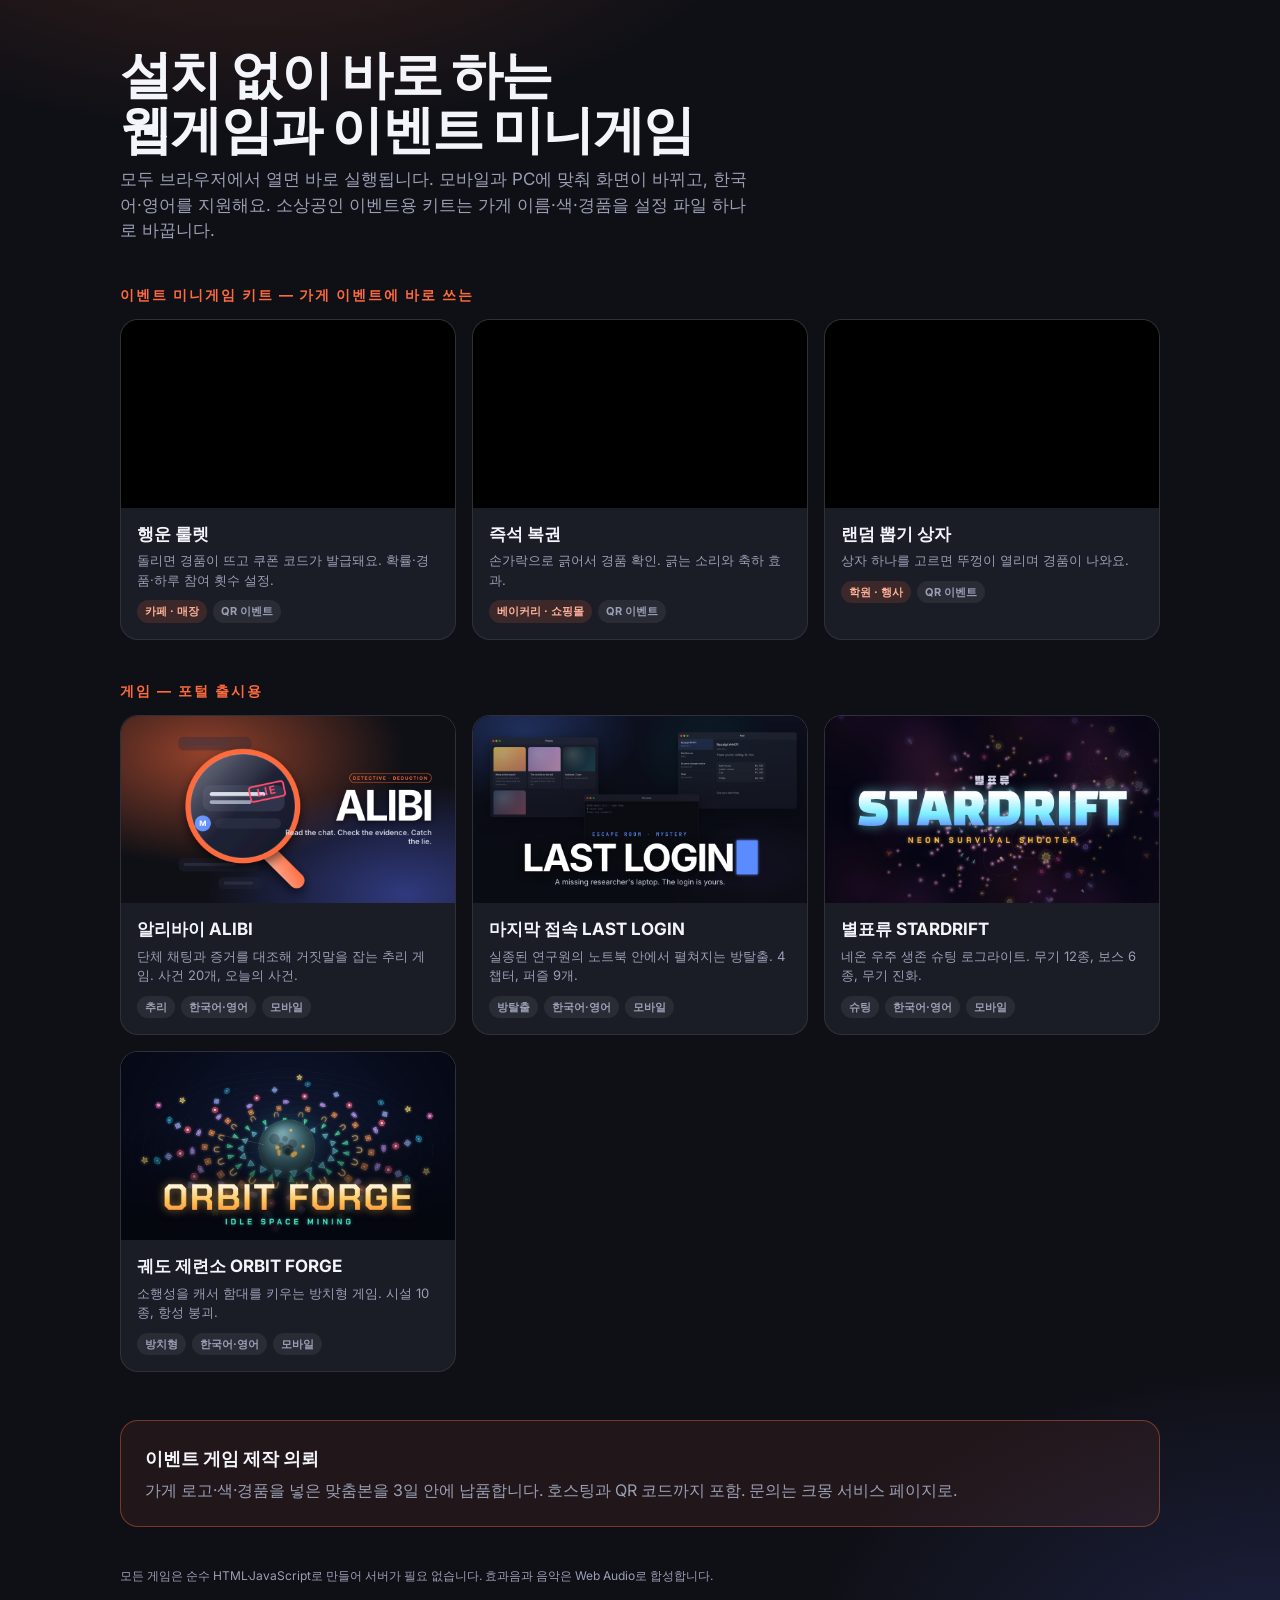
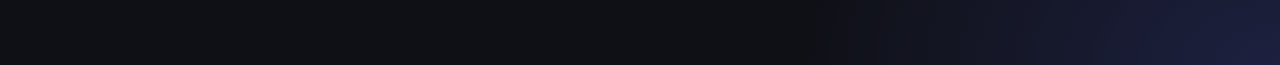
==== games/index.html @ a2589b54 "포트폴리오 허브 페이지, 이벤트 미니게임 키트 설명서와 판매 패키지 키트 게임 3종(룰렛·복권·뽑기 상자)은 작성 중이라 다음 커밋에 들어갑니다.  Co-Authored-By: C" ====
<!doctype html>
<html lang="ko">
<head>
<meta charset="utf-8">
<meta name="viewport" content="width=device-width,initial-scale=1">
<title>웹게임 · 이벤트 미니게임 포트폴리오</title>
<meta name="description" content="설치 없이 브라우저에서 바로 하는 게임 4종과 소상공인 이벤트용 미니게임 키트 3종. 모바일·PC 대응.">
<link rel="preconnect" href="https://fonts.googleapis.com">
<link rel="stylesheet" href="https://fonts.googleapis.com/css2?family=Inter:wght@500;700;800&display=swap">
<style>
:root{--bg:#0f1016;--card:#1a1c26;--ink:#f4f5fa;--dim:#9a9fb5;--line:rgba(255,255,255,.09);--accent:#ff6a3d;color-scheme:dark}
*{box-sizing:border-box}
body{margin:0;background:radial-gradient(900px 500px at 20% -10%,rgba(255,106,61,.22),transparent 60%),radial-gradient(800px 500px at 100% 100%,rgba(90,110,255,.18),transparent 60%),var(--bg);color:var(--ink);font-family:'Inter',system-ui,-apple-system,'Apple SD Gothic Neo','Malgun Gothic','Noto Sans KR',sans-serif;line-height:1.5}
main{max-width:1080px;margin:0 auto;padding:48px 20px 80px}
h1{font-size:clamp(32px,5vw,52px);letter-spacing:-.03em;line-height:1.05;margin:0 0 10px}
.lede{color:var(--dim);font-size:17px;max-width:640px;margin:0 0 40px}
h2{font-size:14px;letter-spacing:.14em;text-transform:uppercase;color:var(--accent);margin:40px 0 14px}
.grid{display:grid;grid-template-columns:repeat(auto-fill,minmax(300px,1fr));gap:16px}
.card{display:flex;flex-direction:column;background:var(--card);border:1px solid var(--line);border-radius:18px;overflow:hidden;text-decoration:none;color:inherit;transition:transform .12s,border-color .12s}
.card:hover{transform:translateY(-3px);border-color:rgba(255,255,255,.25)}
.card .img{aspect-ratio:16/9;background:#000 center/cover no-repeat}
.card .body{padding:14px 16px 16px}
.card b{display:block;font-size:17px}
.card p{margin:4px 0 10px;color:var(--dim);font-size:13px}
.tags{display:flex;gap:6px;flex-wrap:wrap}
.tag{font-size:11px;font-weight:700;padding:3px 8px;border-radius:999px;background:rgba(255,255,255,.07);color:var(--dim)}
.tag.hot{background:rgba(255,106,61,.15);color:#ffb199}
.cta{margin-top:48px;padding:24px;border-radius:18px;border:1px solid rgba(255,106,61,.4);background:rgba(255,106,61,.08)}
.cta b{font-size:18px}
.cta p{margin:6px 0 0;color:var(--dim)}
footer{margin-top:40px;color:var(--dim);font-size:12px}
</style>
</head>
<body>
<main>
  <h1>설치 없이 바로 하는<br>웹게임과 이벤트 미니게임</h1>
  <p class="lede">모두 브라우저에서 열면 바로 실행됩니다. 모바일과 PC에 맞춰 화면이 바뀌고, 한국어·영어를 지원해요. 소상공인 이벤트용 키트는 가게 이름·색·경품을 설정 파일 하나로 바꿉니다.</p>

  <h2>이벤트 미니게임 키트 — 가게 이벤트에 바로 쓰는</h2>
  <div class="grid">
    <a class="card" href="event-kit/roulette/index.html?preview=1"><div class="img" style="background-image:url(event-kit/roulette/preview.png)"></div><div class="body"><b>행운 룰렛</b><p>돌리면 경품이 뜨고 쿠폰 코드가 발급돼요. 확률·경품·하루 참여 횟수 설정.</p><div class="tags"><span class="tag hot">카페 · 매장</span><span class="tag">QR 이벤트</span></div></div></a>
    <a class="card" href="event-kit/scratch/index.html?preview=1"><div class="img" style="background-image:url(event-kit/scratch/preview.png)"></div><div class="body"><b>즉석 복권</b><p>손가락으로 긁어서 경품 확인. 긁는 소리와 축하 효과.</p><div class="tags"><span class="tag hot">베이커리 · 쇼핑몰</span><span class="tag">QR 이벤트</span></div></div></a>
    <a class="card" href="event-kit/giftbox/index.html?preview=1"><div class="img" style="background-image:url(event-kit/giftbox/preview.png)"></div><div class="body"><b>랜덤 뽑기 상자</b><p>상자 하나를 고르면 뚜껑이 열리며 경품이 나와요.</p><div class="tags"><span class="tag hot">학원 · 행사</span><span class="tag">QR 이벤트</span></div></div></a>
  </div>

  <h2>게임 — 포털 출시용</h2>
  <div class="grid">
    <a class="card" href="alibi/"><div class="img" style="background-image:url(alibi/store/cover-1920x1080.png)"></div><div class="body"><b>알리바이 ALIBI</b><p>단체 채팅과 증거를 대조해 거짓말을 잡는 추리 게임. 사건 20개, 오늘의 사건.</p><div class="tags"><span class="tag">추리</span><span class="tag">한국어·영어</span><span class="tag">모바일</span></div></div></a>
    <a class="card" href="last-login/"><div class="img" style="background-image:url(last-login/store/cover-1920x1080.png)"></div><div class="body"><b>마지막 접속 LAST LOGIN</b><p>실종된 연구원의 노트북 안에서 펼쳐지는 방탈출. 4챕터, 퍼즐 9개.</p><div class="tags"><span class="tag">방탈출</span><span class="tag">한국어·영어</span><span class="tag">모바일</span></div></div></a>
    <a class="card" href="../"><div class="img" style="background-image:url(../store/cover-1920x1080.png)"></div><div class="body"><b>별표류 STARDRIFT</b><p>네온 우주 생존 슈팅 로그라이트. 무기 12종, 보스 6종, 무기 진화.</p><div class="tags"><span class="tag">슈팅</span><span class="tag">한국어·영어</span><span class="tag">모바일</span></div></div></a>
    <a class="card" href="orbit-forge/"><div class="img" style="background-image:url(orbit-forge/store/cover-1920x1080.png)"></div><div class="body"><b>궤도 제련소 ORBIT FORGE</b><p>소행성을 캐서 함대를 키우는 방치형 게임. 시설 10종, 항성 붕괴.</p><div class="tags"><span class="tag">방치형</span><span class="tag">한국어·영어</span><span class="tag">모바일</span></div></div></a>
  </div>

  <div class="cta"><b>이벤트 게임 제작 의뢰</b><p>가게 로고·색·경품을 넣은 맞춤본을 3일 안에 납품합니다. 호스팅과 QR 코드까지 포함. 문의는 크몽 서비스 페이지로.</p></div>
  <footer>모든 게임은 순수 HTML·JavaScript로 만들어 서버가 필요 없습니다. 효과음과 음악은 Web Audio로 합성합니다.</footer>
</main>
</body>
</html>
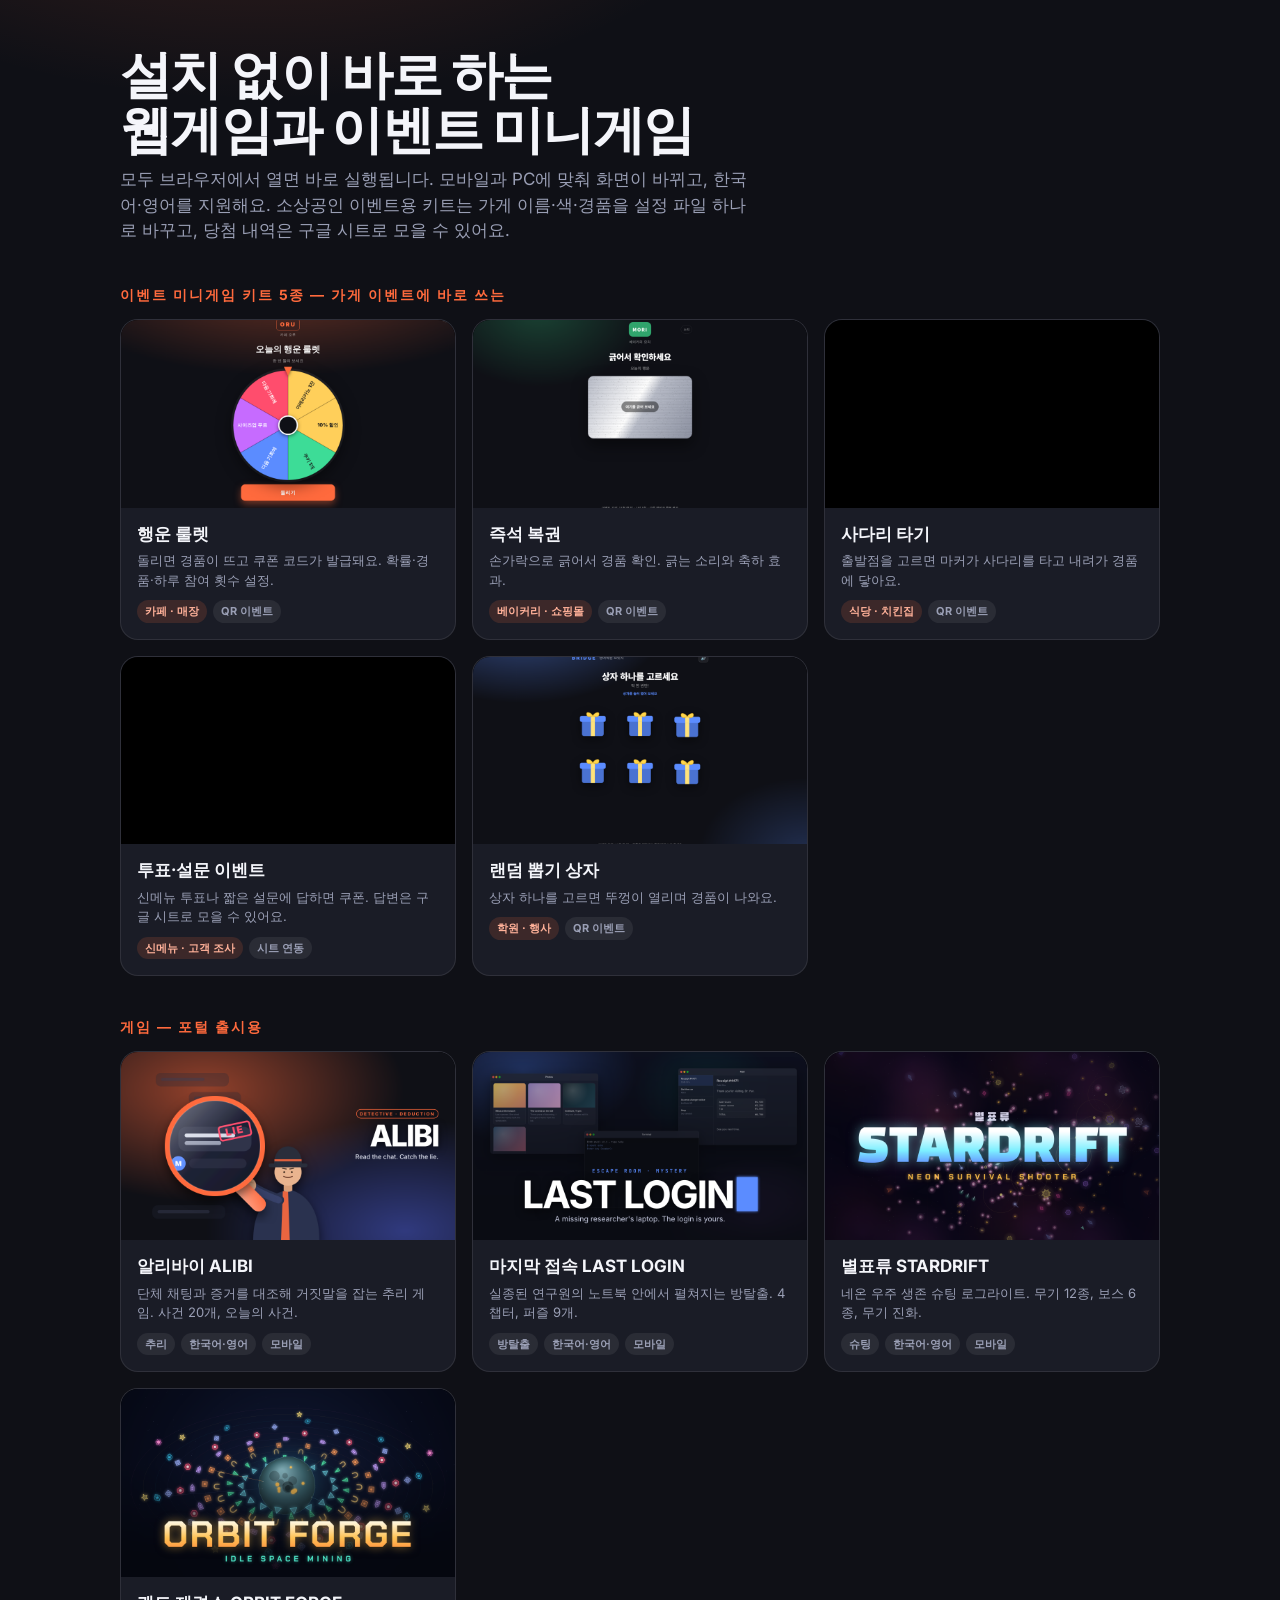
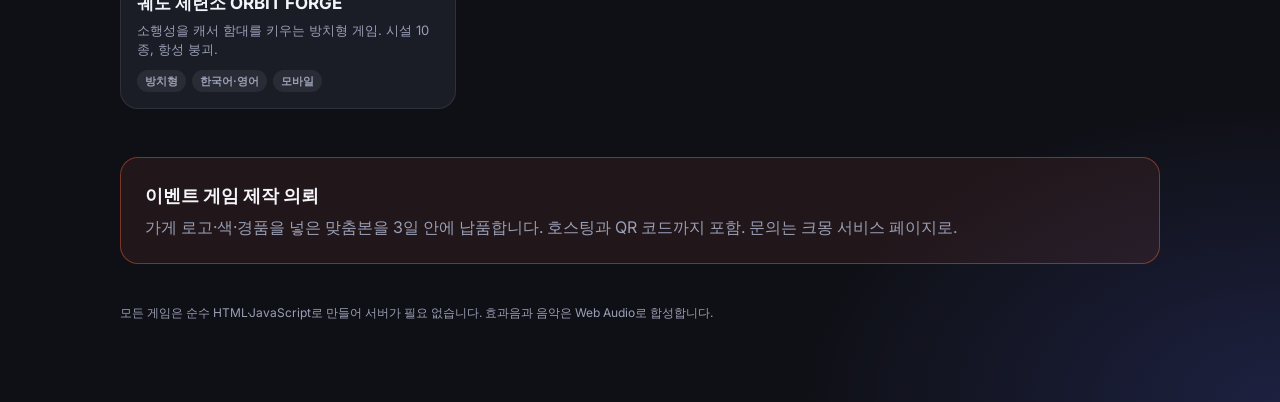
==== commit d3d9b755: "허브: 사다리 타기·투표 설문 키트 카드 추가 (키트는 작성 중) Co-Authored-By: Claude Fable 5.1 <noreply@anthropic.com> Claude" ====
--- a/games/index.html
+++ b/games/index.html
@@ -4,7 +4,7 @@
 <meta charset="utf-8">
 <meta name="viewport" content="width=device-width,initial-scale=1">
 <title>웹게임 · 이벤트 미니게임 포트폴리오</title>
-<meta name="description" content="설치 없이 브라우저에서 바로 하는 게임 4종과 소상공인 이벤트용 미니게임 키트 3종. 모바일·PC 대응.">
+<meta name="description" content="설치 없이 브라우저에서 바로 하는 게임 4종과 소상공인 이벤트용 미니게임 키트 5종. 모바일·PC 대응.">
 <link rel="preconnect" href="https://fonts.googleapis.com">
 <link rel="stylesheet" href="https://fonts.googleapis.com/css2?family=Inter:wght@500;700;800&display=swap">
 <style>
@@ -34,12 +34,14 @@
 <body>
 <main>
   <h1>설치 없이 바로 하는<br>웹게임과 이벤트 미니게임</h1>
-  <p class="lede">모두 브라우저에서 열면 바로 실행됩니다. 모바일과 PC에 맞춰 화면이 바뀌고, 한국어·영어를 지원해요. 소상공인 이벤트용 키트는 가게 이름·색·경품을 설정 파일 하나로 바꿉니다.</p>
+  <p class="lede">모두 브라우저에서 열면 바로 실행됩니다. 모바일과 PC에 맞춰 화면이 바뀌고, 한국어·영어를 지원해요. 소상공인 이벤트용 키트는 가게 이름·색·경품을 설정 파일 하나로 바꾸고, 당첨 내역은 구글 시트로 모을 수 있어요.</p>
 
-  <h2>이벤트 미니게임 키트 — 가게 이벤트에 바로 쓰는</h2>
+  <h2>이벤트 미니게임 키트 5종 — 가게 이벤트에 바로 쓰는</h2>
   <div class="grid">
     <a class="card" href="event-kit/roulette/index.html?preview=1"><div class="img" style="background-image:url(event-kit/roulette/preview.png)"></div><div class="body"><b>행운 룰렛</b><p>돌리면 경품이 뜨고 쿠폰 코드가 발급돼요. 확률·경품·하루 참여 횟수 설정.</p><div class="tags"><span class="tag hot">카페 · 매장</span><span class="tag">QR 이벤트</span></div></div></a>
     <a class="card" href="event-kit/scratch/index.html?preview=1"><div class="img" style="background-image:url(event-kit/scratch/preview.png)"></div><div class="body"><b>즉석 복권</b><p>손가락으로 긁어서 경품 확인. 긁는 소리와 축하 효과.</p><div class="tags"><span class="tag hot">베이커리 · 쇼핑몰</span><span class="tag">QR 이벤트</span></div></div></a>
+    <a class="card" href="event-kit/ladder/index.html?preview=1"><div class="img" style="background-image:url(event-kit/ladder/preview.png)"></div><div class="body"><b>사다리 타기</b><p>출발점을 고르면 마커가 사다리를 타고 내려가 경품에 닿아요.</p><div class="tags"><span class="tag hot">식당 · 치킨집</span><span class="tag">QR 이벤트</span></div></div></a>
+    <a class="card" href="event-kit/vote/index.html?preview=1"><div class="img" style="background-image:url(event-kit/vote/preview.png)"></div><div class="body"><b>투표·설문 이벤트</b><p>신메뉴 투표나 짧은 설문에 답하면 쿠폰. 답변은 구글 시트로 모을 수 있어요.</p><div class="tags"><span class="tag hot">신메뉴 · 고객 조사</span><span class="tag">시트 연동</span></div></div></a>
     <a class="card" href="event-kit/giftbox/index.html?preview=1"><div class="img" style="background-image:url(event-kit/giftbox/preview.png)"></div><div class="body"><b>랜덤 뽑기 상자</b><p>상자 하나를 고르면 뚜껑이 열리며 경품이 나와요.</p><div class="tags"><span class="tag hot">학원 · 행사</span><span class="tag">QR 이벤트</span></div></div></a>
   </div>
 
